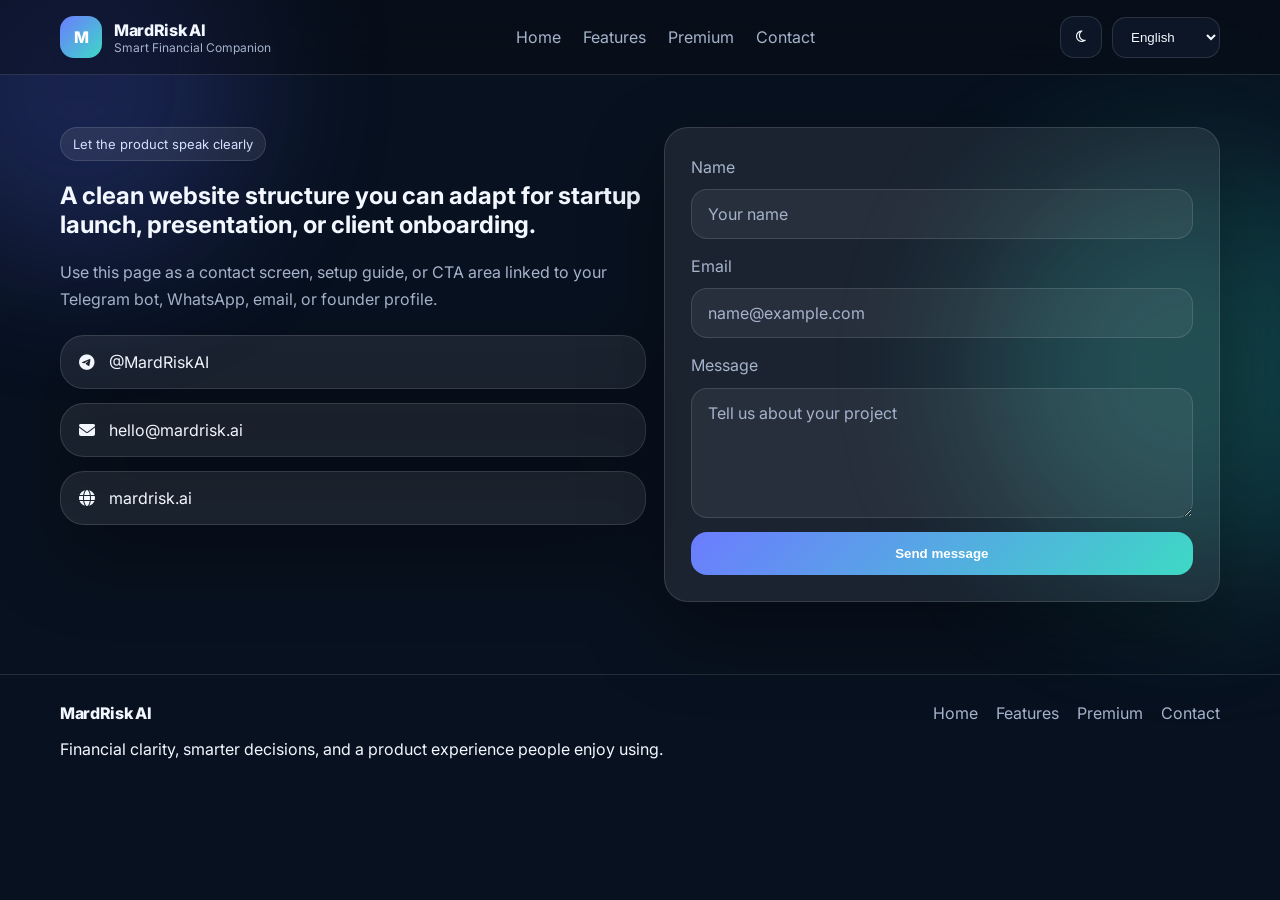
==== contact.html @ e4ddbc8d "Add files via upload" ====
<!DOCTYPE html>
<html lang="en">
<head>
  <meta charset="UTF-8" />
  <meta name="viewport" content="width=device-width, initial-scale=1.0" />
  <title>MardRisk AI — Contact</title>
  <link rel="preconnect" href="https://fonts.googleapis.com">
  <link rel="preconnect" href="https://fonts.gstatic.com" crossorigin>
  <link href="https://fonts.googleapis.com/css2?family=Inter:wght@400;500;600;700;800&display=swap" rel="stylesheet">
  <link rel="stylesheet" href="https://cdnjs.cloudflare.com/ajax/libs/font-awesome/6.5.2/css/all.min.css" />
  <link rel="stylesheet" href="assets/styles.css" />
</head>
<body>
  <div class="bg-blur blur-1"></div>
  <div class="bg-blur blur-2"></div>
  <header class="site-header">
    <div class="container nav-wrap">
      <a class="brand" href="index.html">
        <div class="brand-mark">M</div>
        <div>
          <div class="brand-title">MardRisk AI</div>
          <div class="brand-sub">Smart Financial Companion</div>
        </div>
      </a>
      <button class="nav-toggle" id="navToggle"><i class="fa-solid fa-bars"></i></button>
      <nav class="main-nav" id="mainNav">
        <a href="index.html" data-i18n="nav_home">Home</a>
        <a href="features.html" data-i18n="nav_features">Features</a>
        <a href="premium.html" data-i18n="nav_premium">Premium</a>
        <a href="contact.html" data-i18n="nav_contact">Contact</a>
      </nav>
      <div class="toolbar">
        <button class="tool-btn" id="themeBtn"><i class="fa-regular fa-moon"></i></button>
        <select class="lang-select" id="langSelect">
          <option value="hy">Հայերեն</option>
          <option value="ru">Русский</option>
          <option value="en">English</option>
        </select>
      </div>
    </div>
  </header>

  <main class="page-top container">
    <section class="contact-grid reveal">
      <div>
        <span class="eyebrow" data-i18n="contact_badge">Let the product speak clearly</span>
        <h1 data-i18n="contact_title">A clean website structure you can adapt for startup launch, presentation, or client onboarding.</h1>
        <p data-i18n="contact_text">Use this page as a contact screen, setup guide, or CTA area linked to your Telegram bot, WhatsApp, email, or founder profile.</p>
        <div class="contact-cards">
          <div class="mini-contact"><i class="fa-brands fa-telegram"></i><span>@MardRiskAI</span></div>
          <div class="mini-contact"><i class="fa-solid fa-envelope"></i><span>hello@mardrisk.ai</span></div>
          <div class="mini-contact"><i class="fa-solid fa-globe"></i><span>mardrisk.ai</span></div>
        </div>
      </div>

      <form class="glass-form" onsubmit="event.preventDefault(); alert(window.MR_TRANSLATIONS?.[window.MR_LANG]?.contact_submit || 'Thanks!');">
        <label>
          <span data-i18n="contact_name">Name</span>
          <input type="text" placeholder="Your name" />
        </label>
        <label>
          <span data-i18n="contact_email">Email</span>
          <input type="email" placeholder="name@example.com" />
        </label>
        <label>
          <span data-i18n="contact_message">Message</span>
          <textarea rows="5" placeholder="Tell us about your project"></textarea>
        </label>
        <button class="btn btn-primary full" type="submit" data-i18n="contact_send">Send message</button>
      </form>
    </section>
  </main>

  <footer class="site-footer">
    <div class="container footer-wrap">
      <div>
        <div class="brand-title">MardRisk AI</div>
        <p data-i18n="footer_text">Financial clarity, smarter decisions, and a product experience people enjoy using.</p>
      </div>
      <div class="footer-links">
        <a href="index.html" data-i18n="nav_home">Home</a>
        <a href="features.html" data-i18n="nav_features">Features</a>
        <a href="premium.html" data-i18n="nav_premium">Premium</a>
        <a href="contact.html" data-i18n="nav_contact">Contact</a>
      </div>
    </div>
  </footer>

  <script src="assets/app.js"></script>
</body>
</html>
---- assets/styles.css ----
:root {
  --bg: #08111f;
  --bg-soft: rgba(17, 28, 46, 0.7);
  --card: rgba(255,255,255,0.08);
  --card-strong: rgba(255,255,255,0.12);
  --text: #f3f7ff;
  --muted: #a5b3cb;
  --line: rgba(255,255,255,0.12);
  --primary: #6c7cff;
  --primary-2: #3dd9c5;
  --shadow: 0 30px 80px rgba(0,0,0,.35);
}
[data-theme="light"] {
  --bg: #f4f7fb;
  --bg-soft: rgba(255,255,255,0.84);
  --card: rgba(255,255,255,0.9);
  --card-strong: rgba(255,255,255,0.96);
  --text: #101828;
  --muted: #667085;
  --line: rgba(16,24,40,0.08);
  --primary: #4f46e5;
  --primary-2: #0ea5a4;
  --shadow: 0 25px 60px rgba(17,24,39,.08);
}
*{box-sizing:border-box}
html{scroll-behavior:smooth}
body{
  margin:0;font-family:'Inter',sans-serif;background:var(--bg);color:var(--text);
  min-height:100vh;position:relative;overflow-x:hidden;
}
a{text-decoration:none;color:inherit}
.container{width:min(1160px, calc(100% - 32px));margin:0 auto}
.bg-blur{position:fixed;border-radius:999px;filter:blur(80px);opacity:.24;pointer-events:none;z-index:-1}
.blur-1{width:340px;height:340px;background:#5b6cff;top:-80px;left:-90px}
.blur-2{width:420px;height:420px;background:#2dd4bf;right:-120px;top:160px}
.site-header{position:sticky;top:0;z-index:20;background:rgba(6,10,17,.35);backdrop-filter:blur(16px);border-bottom:1px solid var(--line)}
[data-theme="light"] .site-header{background:rgba(244,247,251,.75)}
.nav-wrap{display:flex;align-items:center;justify-content:space-between;gap:18px;padding:16px 0}
.brand{display:flex;align-items:center;gap:12px}
.brand-mark{width:42px;height:42px;border-radius:14px;display:grid;place-items:center;font-weight:800;color:white;background:linear-gradient(135deg,var(--primary),var(--primary-2));box-shadow:var(--shadow)}
.brand-title{font-weight:800;letter-spacing:-.02em}.brand-sub{font-size:12px;color:var(--muted)}
.main-nav{display:flex;gap:22px;align-items:center}.main-nav a{color:var(--muted)}.main-nav a:hover{color:var(--text)}
.toolbar{display:flex;align-items:center;gap:10px}.tool-btn,.lang-select,.nav-toggle{border:1px solid var(--line);background:var(--bg-soft);color:var(--text);border-radius:14px}
.tool-btn,.nav-toggle{width:42px;height:42px;display:grid;place-items:center;cursor:pointer}.lang-select{padding:11px 14px;outline:none}.nav-toggle{display:none}
.hero{display:grid;grid-template-columns:1.1fr .9fr;gap:40px;align-items:center;padding:72px 0 38px}
.eyebrow{display:inline-flex;padding:8px 12px;border-radius:999px;background:var(--card);color:#d6e1ff;font-size:13px;border:1px solid var(--line)}
[data-theme="light"] .eyebrow{color:#344054}.hero h1,.section-head h1,.section-head h2{font-size:clamp(34px,4vw,62px);line-height:1.03;letter-spacing:-.04em;margin:18px 0 14px}
.hero-text,.section-head p,.feature-card p,.wide-card p,.cta-box p,.glass-form span,.contact-grid p{color:var(--muted);font-size:16px;line-height:1.7}
.hero-actions,.cta-actions{display:flex;gap:14px;flex-wrap:wrap;margin:26px 0}.btn{padding:14px 20px;border-radius:16px;font-weight:700;border:1px solid var(--line);display:inline-flex;align-items:center;justify-content:center;gap:10px;transition:.22s transform ease,.22s opacity ease}.btn:hover{transform:translateY(-2px)}.btn-primary{background:linear-gradient(135deg,var(--primary),var(--primary-2));color:#fff;border:none}.btn-secondary{background:var(--card);color:var(--text)}.full{width:100%}
.hero-stats{display:grid;grid-template-columns:repeat(3,1fr);gap:14px;margin-top:16px}.stat-card,.feature-card,.wide-card,.glass-board,.pricing-card,.cta-box,.glass-form,.mini-contact{background:var(--card);border:1px solid var(--line);border-radius:24px;box-shadow:var(--shadow)}
.stat-card{padding:18px}.stat-card strong{display:block;font-size:22px;margin-bottom:6px}.stat-card span{color:var(--muted);font-size:14px}
.floating-card{padding:24px;background:var(--card);border:1px solid var(--line);border-radius:32px;box-shadow:var(--shadow)}
.phone-shell{max-width:360px;margin:0 auto;border-radius:34px;background:#060a12;padding:12px;box-shadow:0 30px 90px rgba(0,0,0,.45)}
.phone-top{height:22px;display:grid;place-items:center}.phone-top span{display:block;width:94px;height:7px;border-radius:999px;background:#151d2d}.phone-screen{border-radius:24px;background:linear-gradient(180deg,#0d1728,#111d33);padding:20px;min-height:610px}
.app-topline{display:flex;align-items:flex-start;justify-content:space-between;gap:12px}.small{font-size:12px}.muted{color:var(--muted)}.pill{padding:8px 12px;border-radius:999px;font-size:12px;font-weight:700;background:rgba(255,255,255,.08);border:1px solid rgba(255,255,255,.1)}.success{color:#98f6d7}
.risk-ring{width:190px;height:190px;margin:30px auto;border-radius:50%;padding:16px;background:conic-gradient(var(--primary) 0 42%, rgba(255,255,255,.08) 42% 100%);display:grid;place-items:center}.risk-ring-inner{width:100%;height:100%;border-radius:50%;background:#0e1627;display:grid;place-items:center;text-align:center}.score{font-size:48px;font-weight:800}
.mini-grid{display:grid;grid-template-columns:repeat(2,1fr);gap:12px}.mini-card{padding:16px;border-radius:20px;background:rgba(255,255,255,.06)}.mini-card span{display:block;color:#c8d3eb;font-size:13px;margin-bottom:6px}.mini-card strong{font-size:20px}.wide{grid-column:span 2}.progress{width:100%;height:10px;border-radius:999px;background:rgba(255,255,255,.08);overflow:hidden}.progress i{display:block;height:100%;background:linear-gradient(90deg,var(--primary),var(--primary-2));border-radius:inherit}
.advice-card{margin-top:14px;border-radius:22px;background:rgba(255,255,255,.08);padding:18px;display:flex;gap:14px;align-items:flex-start}.advice-card i{font-size:20px;color:#facc15}
.section{padding:72px 0}.section-head{margin-bottom:28px}.center{text-align:center}.feature-grid{display:grid;gap:18px}.feature-grid.three{grid-template-columns:repeat(3,1fr)}.feature-card{padding:28px}.icon-wrap{width:56px;height:56px;border-radius:18px;display:grid;place-items:center;background:linear-gradient(135deg,var(--primary),var(--primary-2));color:white;font-size:20px;margin-bottom:16px}.feature-card h3,.wide-card h3{margin:0 0 10px;font-size:22px;letter-spacing:-.02em}
.section-accent{background:linear-gradient(180deg,rgba(108,124,255,.08),transparent)}.showcase{display:grid;grid-template-columns:1fr .8fr;gap:28px;align-items:center}.clean-list{list-style:none;padding:0;margin:18px 0 0;display:grid;gap:12px}.clean-list li{display:flex;gap:12px;align-items:flex-start}.clean-list i{color:var(--primary-2);margin-top:4px}.glass-board{padding:22px;border-radius:28px}.board-row{display:flex;justify-content:space-between;align-items:center;padding:16px 0;border-bottom:1px solid var(--line)}.board-row:last-child{border-bottom:none}
.cta-box{padding:32px;display:flex;justify-content:space-between;align-items:center;gap:26px}.site-footer{padding:28px 0 50px;border-top:1px solid var(--line)}.footer-wrap{display:flex;justify-content:space-between;gap:20px;align-items:flex-start}.footer-links{display:flex;flex-wrap:wrap;gap:18px}.footer-links a{color:var(--muted)}
.page-top{padding:52px 0 72px}.feature-stack,.pricing-grid,.contact-grid{display:grid;gap:18px}.wide-card{padding:24px;display:grid;grid-template-columns:72px 1fr;gap:18px;align-items:flex-start}.pricing-grid{grid-template-columns:1fr 1fr;align-items:stretch}.pricing-card{padding:28px;position:relative}.featured-card{background:linear-gradient(180deg,rgba(108,124,255,.14),rgba(61,217,197,.08));border:1px solid rgba(108,124,255,.3)}.muted-card{opacity:.92}.ribbon{position:absolute;top:16px;right:16px;background:linear-gradient(135deg,var(--primary),var(--primary-2));padding:7px 12px;border-radius:999px;color:#fff;font-size:12px;font-weight:800}.plan-head{display:grid;gap:6px;margin-bottom:18px}.plan-name{font-size:14px;color:var(--muted);text-transform:uppercase;letter-spacing:.08em}.plan-price{font-size:42px;letter-spacing:-.04em}.tight{gap:10px}
.contact-grid{grid-template-columns:1fr .95fr;align-items:start}.contact-cards{display:grid;gap:14px;margin-top:22px}.mini-contact{padding:16px 18px;display:flex;gap:14px;align-items:center}.glass-form{padding:26px;display:grid;gap:14px}.glass-form label{display:grid;gap:8px}.glass-form input,.glass-form textarea{border-radius:16px;border:1px solid var(--line);padding:14px 16px;background:rgba(255,255,255,.06);color:var(--text);font:inherit;outline:none}.glass-form input::placeholder,.glass-form textarea::placeholder{color:var(--muted)}
.reveal{opacity:0;transform:translateY(18px);animation:rise .65s ease forwards}@keyframes rise{to{opacity:1;transform:none}}
@media (max-width: 980px){.hero,.showcase,.contact-grid,.pricing-grid,.feature-grid.three{grid-template-columns:1fr}.cta-box,.footer-wrap{flex-direction:column;align-items:flex-start}.hero-panel{order:-1}}
@media (max-width: 760px){.nav-toggle{display:grid}.main-nav{position:absolute;top:78px;left:16px;right:16px;background:var(--bg-soft);border:1px solid var(--line);border-radius:22px;padding:14px;display:none;flex-direction:column;align-items:flex-start;box-shadow:var(--shadow)}.main-nav.open{display:flex}.toolbar{margin-left:auto}.hero{padding-top:38px}.hero-stats{grid-template-columns:1fr}.section{padding:56px 0}.phone-screen{min-height:560px}.wide-card{grid-template-columns:1fr}}
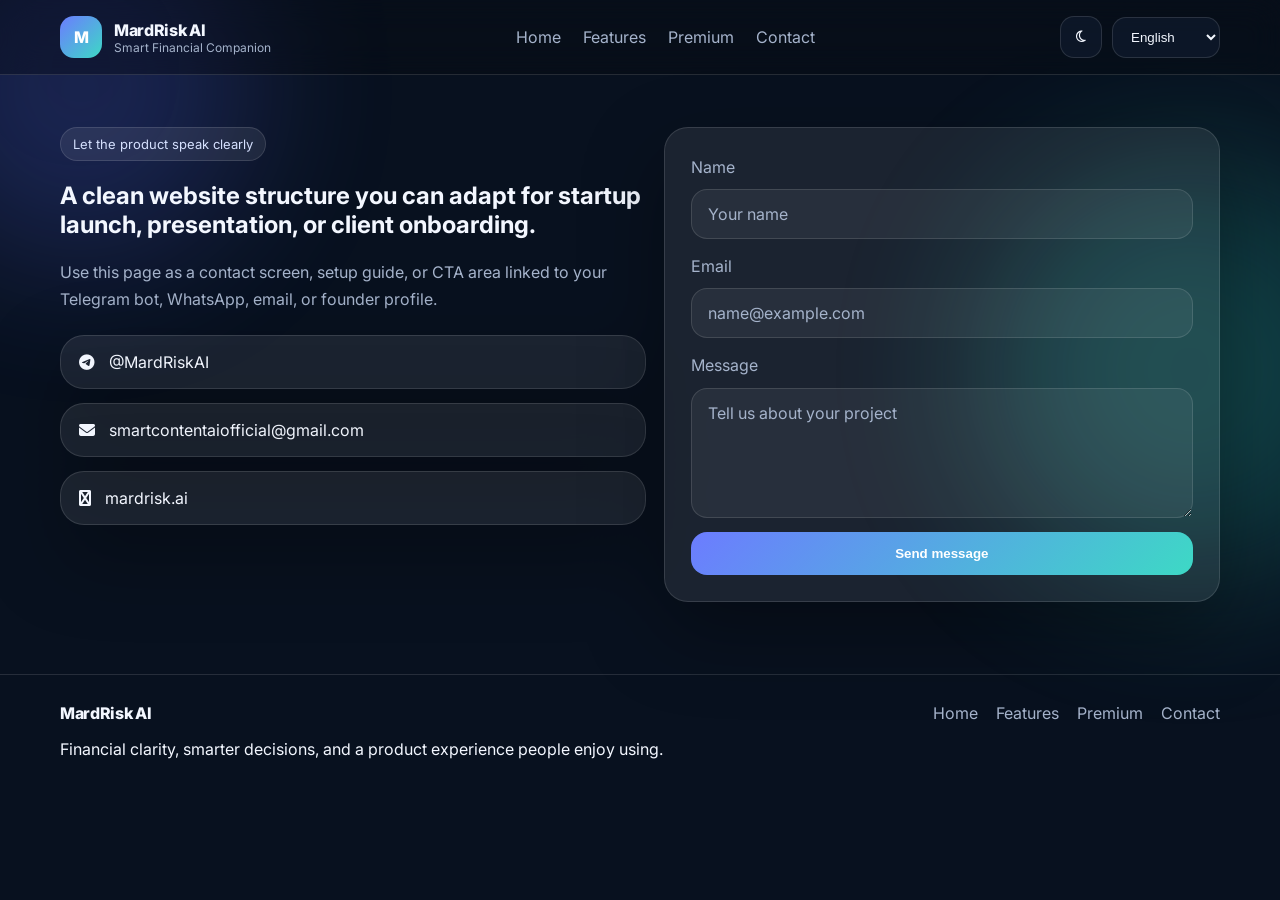
==== commit 252ee313: "Update contact.html" ====
--- a/contact.html
+++ b/contact.html
@@ -48,8 +48,8 @@
         <p data-i18n="contact_text">Use this page as a contact screen, setup guide, or CTA area linked to your Telegram bot, WhatsApp, email, or founder profile.</p>
         <div class="contact-cards">
           <div class="mini-contact"><i class="fa-brands fa-telegram"></i><span>@MardRiskAI</span></div>
-          <div class="mini-contact"><i class="fa-solid fa-envelope"></i><span>hello@mardrisk.ai</span></div>
-          <div class="mini-contact"><i class="fa-solid fa-globe"></i><span>mardrisk.ai</span></div>
+          <div class="mini-contact"><i class="fa-solid fa-envelope"></i><span>smartcontentaiofficial@gmail.com</span></div>
+          <div class="mini-contact"><i class="fa-solid fa-instagram"></i><span>mardrisk.ai</span></div>
         </div>
       </div>
 
